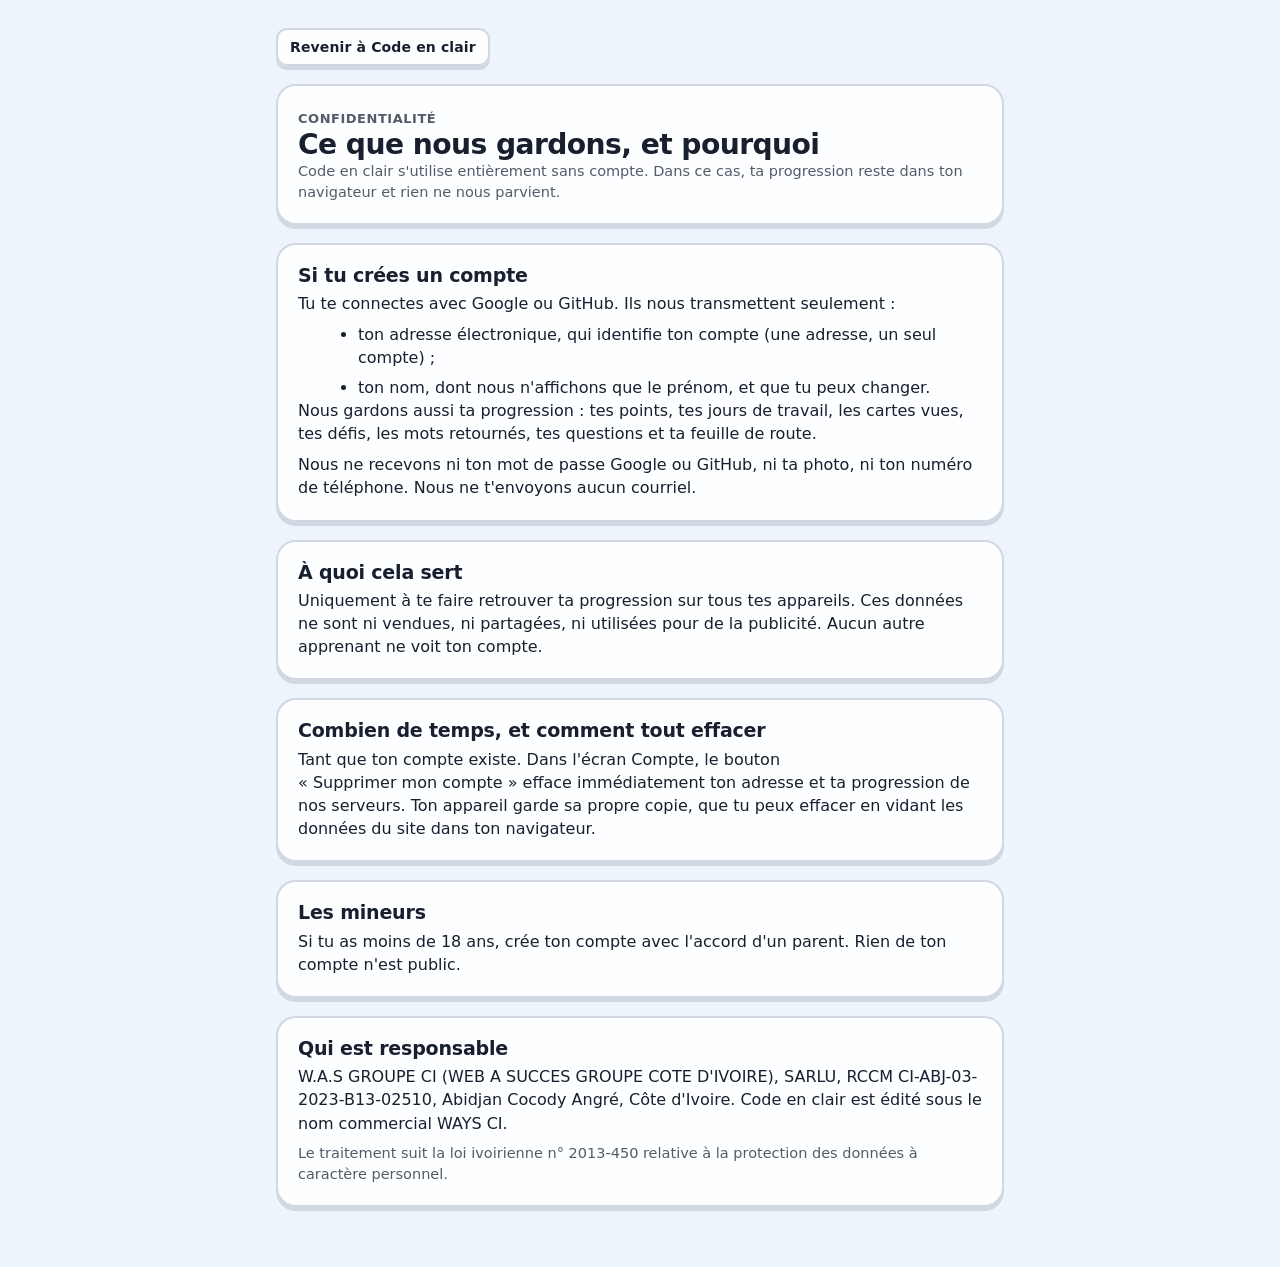
==== confidentialite.html @ aeb313f5 "Comptes facultatifs : connexion avec Google ou GitHub, sans mot de passe ni courriel ; la progressio" ====
<!doctype html>
<html lang="fr">
<head>
<meta charset="utf-8">
<meta name="viewport" content="width=device-width, initial-scale=1">
<title>Confidentialité · Code en clair</title>
<meta name="description" content="Ce que Code en clair garde quand tu crées un compte, pourquoi, et comment tout effacer.">
<link rel="icon" href="icone.svg" type="image/svg+xml">
<link rel="stylesheet" href="style.css?v=20261030a">
<style>
  .page{max-width:760px;margin:0 auto;padding:28px 16px 60px;display:grid;gap:18px}
  .page h2{margin-bottom:6px}
  .page ul{margin:8px 0 0 20px;display:grid;gap:6px}
  .page p + p{margin-top:8px}
  .page a.btn{text-decoration:none}
</style>
</head>
<body>
<main class="page">
  <a href="./" class="btn sm" style="justify-self:start">Revenir à Code en clair</a>
  <div class="tile">
    <span class="label">Confidentialité</span>
    <h1 class="big">Ce que nous gardons, et pourquoi</h1>
    <p class="sub">Code en clair s'utilise entièrement sans compte. Dans ce cas, ta progression reste dans ton navigateur et rien ne nous parvient.</p>
  </div>

  <div class="tile">
    <h2 class="mid">Si tu crées un compte</h2>
    <p>Tu te connectes avec Google ou GitHub. Ils nous transmettent seulement :</p>
    <ul>
      <li>ton adresse électronique, qui identifie ton compte (une adresse, un seul compte) ;</li>
      <li>ton nom, dont nous n'affichons que le prénom, et que tu peux changer.</li>
    </ul>
    <p>Nous gardons aussi ta progression : tes points, tes jours de travail, les cartes vues, tes défis, les mots retournés, tes questions et ta feuille de route.</p>
    <p>Nous ne recevons ni ton mot de passe Google ou GitHub, ni ta photo, ni ton numéro de téléphone. Nous ne t'envoyons aucun courriel.</p>
  </div>

  <div class="tile">
    <h2 class="mid">À quoi cela sert</h2>
    <p>Uniquement à te faire retrouver ta progression sur tous tes appareils. Ces données ne sont ni vendues, ni partagées, ni utilisées pour de la publicité. Aucun autre apprenant ne voit ton compte.</p>
  </div>

  <div class="tile">
    <h2 class="mid">Combien de temps, et comment tout effacer</h2>
    <p>Tant que ton compte existe. Dans l'écran Compte, le bouton «&nbsp;Supprimer&nbsp;mon&nbsp;compte&nbsp;» efface immédiatement ton adresse et ta progression de nos serveurs. Ton appareil garde sa propre copie, que tu peux effacer en vidant les données du site dans ton navigateur.</p>
  </div>

  <div class="tile">
    <h2 class="mid">Les mineurs</h2>
    <p>Si tu as moins de 18 ans, crée ton compte avec l'accord d'un parent. Rien de ton compte n'est public.</p>
  </div>

  <div class="tile">
    <h2 class="mid">Qui est responsable</h2>
    <p>W.A.S GROUPE CI (WEB A SUCCES GROUPE COTE D'IVOIRE), SARLU, RCCM CI-ABJ-03-2023-B13-02510, Abidjan Cocody Angré, Côte d'Ivoire. Code en clair est édité sous le nom commercial WAYS CI.</p>
    <p class="sub">Le traitement suit la loi ivoirienne n° 2013-450 relative à la protection des données à caractère personnel.</p>
  </div>
</main>
</body>
</html>
---- style.css ----
:root{
  --bg: oklch(0.965 0.012 250);
  --tile: oklch(0.995 0.003 250);
  --line: oklch(0.88 0.014 250);
  --ink: oklch(0.24 0.03 265);
  --muted: oklch(0.47 0.025 265);
  --term: oklch(0.22 0.025 265);
  --term-ink: oklch(0.93 0.01 250);
  --term-dim: oklch(0.7 0.02 250);
  --green: oklch(0.64 0.16 150);  --green-d: oklch(0.52 0.14 150); --green-s: oklch(0.94 0.05 150);
  --orange: oklch(0.68 0.17 50);  --orange-d: oklch(0.56 0.16 45); --orange-s: oklch(0.95 0.045 60);
  --violet: oklch(0.56 0.18 295); --violet-d: oklch(0.45 0.17 295); --violet-s: oklch(0.94 0.04 295);
  --blue: oklch(0.6 0.15 245);    --blue-d: oklch(0.49 0.14 248); --blue-s: oklch(0.94 0.035 245);
  --red: oklch(0.6 0.19 25);      --red-d: oklch(0.5 0.18 25);    --red-s: oklch(0.95 0.035 25);
  --gold: oklch(0.8 0.15 85);     --gold-d: oklch(0.66 0.14 75);
  --grey: oklch(0.8 0.01 250);    --grey-d: oklch(0.68 0.012 250);
  --mono: "Cascadia Code","Cascadia Mono",Consolas,Menlo,monospace;
  --sans: "Segoe UI Variable Display","Segoe UI",system-ui,-apple-system,Roboto,Arial,sans-serif;
  --ease: cubic-bezier(0.23,1,0.32,1);
  --spring: cubic-bezier(0.34,1.4,0.64,1);
}
*{box-sizing:border-box}
html,body{margin:0}
body{background:var(--bg);color:var(--ink);font:16px/1.45 var(--sans);-webkit-font-smoothing:antialiased;min-height:100vh}
h1,h2,h3,p{margin:0}
h1,h2,h3{line-height:1.12;text-wrap:balance}
button{font:inherit;color:inherit;cursor:pointer}
code,.mono{font-family:var(--mono)}
svg{display:block}

/* Barre du haut */
.top{position:sticky;top:0;z-index:20;display:flex;align-items:center;gap:20px;padding:10px 24px;background:oklch(0.995 0.003 250 / .92);backdrop-filter:blur(8px);border-bottom:2px solid var(--line)}
.logo{display:flex;align-items:center;gap:10px;font-weight:800;font-size:18px;letter-spacing:-0.01em;white-space:nowrap}
.logo i{width:34px;height:34px;border-radius:10px;background:var(--term);color:var(--green);display:grid;place-items:center;font:700 15px var(--mono);font-style:normal}
.tabs{display:flex;gap:4px}
.tab{display:flex;align-items:center;gap:8px;border:0;background:none;padding:9px 14px;border-radius:12px;font-weight:700;font-size:15px;color:var(--muted)}
.tab svg{width:20px;height:20px}
.tab:hover{background:var(--bg);color:var(--ink)}
.tab[aria-current="page"]{background:var(--blue-s);color:var(--blue-d)}
.hud{margin-left:auto;display:flex;align-items:center;gap:14px}
.pill{display:flex;align-items:center;gap:7px;font-weight:800;font-size:15px;padding:6px 12px;border-radius:999px;background:var(--bg)}
.pill svg{width:20px;height:20px}
.lvl{display:flex;align-items:center;gap:10px;min-width:210px}
.lvl-badge{width:36px;height:36px;border-radius:11px;background:var(--violet);color:#fff;display:grid;place-items:center;font-weight:800;box-shadow:0 3px 0 var(--violet-d)}
.lvl-txt{flex:1;font-size:13px;font-weight:700;color:var(--muted)}
.lvl-txt b{display:block;color:var(--ink);font-size:14px}
.xpbar{height:9px;border-radius:99px;background:var(--line);overflow:hidden;margin-top:4px}
.xpbar i{display:block;height:100%;background:linear-gradient(90deg,var(--gold),var(--orange));border-radius:99px;transition:width .5s var(--ease)}

main{padding:22px 24px 110px}
.screen{display:none}
.screen.on{display:block;animation:in .25s var(--ease)}
@keyframes in{from{opacity:0;transform:translateY(6px)}to{opacity:1;transform:none}}

/* Tuiles */
.tile{background:var(--tile);border:2px solid var(--line);border-radius:20px;padding:20px;box-shadow:0 4px 0 var(--line)}
.label{font-size:13px;font-weight:800;letter-spacing:.04em;color:var(--muted);text-transform:uppercase}
.big{font-size:clamp(22px,2.2vw,30px);font-weight:800;letter-spacing:-0.02em}
.mid{font-size:19px;font-weight:800;letter-spacing:-0.01em}
.sub{color:var(--muted);font-size:14.5px}

/* Boutons de jeu */
.btn{display:inline-flex;align-items:center;justify-content:center;gap:8px;min-height:48px;padding:0 22px;border-radius:14px;border:0;font-weight:800;font-size:16px;letter-spacing:.01em;background:var(--tile);color:var(--ink);box-shadow:0 4px 0 var(--line),inset 0 0 0 2px var(--line);transition:transform .1s var(--ease),box-shadow .1s var(--ease)}
.btn:active{transform:translateY(3px);box-shadow:0 1px 0 var(--line),inset 0 0 0 2px var(--line)}
.btn.go{background:var(--green);color:#fff;box-shadow:0 4px 0 var(--green-d)}
.btn.go:active{box-shadow:0 1px 0 var(--green-d)}
.btn.hot{background:var(--orange);color:#fff;box-shadow:0 4px 0 var(--orange-d)}
.btn.hot:active{box-shadow:0 1px 0 var(--orange-d)}
.btn.sm{min-height:38px;padding:0 14px;font-size:14px;border-radius:11px}
.btn svg{width:20px;height:20px}
.btn:focus-visible,.tab:focus-visible,.world:focus-visible,.card:focus-visible,.choice:focus-visible,input:focus-visible{outline:3px solid var(--blue);outline-offset:3px}

/* Accueil */
.home{display:grid;grid-template-columns:1.25fr 1.1fr .8fr;gap:18px}
.mission{background:var(--green);border-color:var(--green-d);box-shadow:0 5px 0 var(--green-d);color:#fff;position:relative;overflow:hidden;display:flex;flex-direction:column;gap:14px}
.mission .label{color:oklch(1 0 0 / .8)}
.mission .big{max-width:20ch}
.seg{display:flex;gap:6px}
.seg i{flex:1;height:10px;border-radius:99px;background:oklch(1 0 0 / .3)}
.seg i.on{background:#fff}
.mission .btn{background:#fff;color:var(--green-d);box-shadow:0 4px 0 var(--green-d);align-self:flex-start}
.mission .deco{position:absolute;right:-16px;bottom:-22px;font:800 120px/1 var(--mono);color:oklch(1 0 0 / .13);pointer-events:none}
.chips-cmd{display:flex;gap:6px;flex-wrap:wrap}
.chips-cmd code{background:oklch(1 0 0 / .2);padding:3px 9px;border-radius:8px;font-size:13.5px;font-weight:600}

.ask{display:flex;flex-direction:column;gap:12px}
.ask form{position:relative}
.ask input{width:100%;height:56px;border:2px solid var(--line);border-radius:16px;background:var(--bg);padding:0 16px 0 48px;font:600 17px var(--sans);color:var(--ink)}
.ask input::placeholder{color:var(--muted);font-weight:500}
.ask form svg{position:absolute;left:15px;top:17px;width:22px;height:22px;color:var(--muted)}
.qchips{display:flex;flex-wrap:wrap;gap:8px}
.qchip{border:2px solid var(--line);background:var(--tile);border-radius:12px;padding:6px 12px;font-weight:700;font-size:14px;box-shadow:0 2px 0 var(--line)}
.qchip:hover{border-color:var(--blue);color:var(--blue-d)}

.streak{display:flex;flex-direction:column;gap:12px}
.flame{display:flex;align-items:center;gap:12px}
.flame svg{width:46px;height:46px}
.week{display:grid;grid-template-columns:repeat(7,1fr);gap:6px;text-align:center;font-size:12px;font-weight:800;color:var(--muted)}
.week span{display:grid;place-items:center;aspect-ratio:1;border-radius:50%;background:var(--bg);margin-top:4px;border:2px solid var(--line)}
.week .on span{background:var(--orange);border-color:var(--orange-d)}
.week .today span{border-color:var(--orange);border-style:dashed}
.ring{display:flex;align-items:center;gap:12px}

.row-head{display:flex;align-items:baseline;justify-content:space-between;gap:12px;margin:30px 2px 12px}
.worlds{display:grid;grid-auto-flow:column;grid-auto-columns:minmax(250px,1fr);gap:16px;overflow-x:auto;padding:4px 2px 10px;scroll-snap-type:x mandatory}
.world{scroll-snap-align:start;text-align:left;border:0;border-radius:22px;padding:18px;color:#fff;display:flex;flex-direction:column;gap:10px;min-height:208px;transition:transform .15s var(--ease)}
.world:hover{transform:translateY(-3px)}
.world:active{transform:translateY(2px)}
.world .wi{width:44px;height:44px;border-radius:13px;background:oklch(1 0 0 / .22);display:grid;place-items:center}
.world .wi svg{width:24px;height:24px}
.world h3{font-size:21px;font-weight:800}
.world .sub{color:oklch(1 0 0 / .85)}
.world .xpbar{background:oklch(1 0 0 / .28);margin-top:auto}
.world .xpbar i{background:#fff}
.w-terminal{background:var(--green);box-shadow:0 5px 0 var(--green-d)}
.w-git{background:var(--orange);box-shadow:0 5px 0 var(--orange-d)}
.w-github{background:var(--violet);box-shadow:0 5px 0 var(--violet-d)}
.w-vscode{background:var(--blue);box-shadow:0 5px 0 var(--blue-d)}
.world.locked{background:var(--grey);box-shadow:0 5px 0 var(--grey-d);cursor:default}
.world.locked:hover{transform:none}
.lockline{display:flex;align-items:center;gap:6px;font-weight:700;font-size:14px;margin-top:auto}
.lockline svg{width:18px;height:18px}

.trio{display:grid;grid-template-columns:repeat(3,1fr);gap:18px}
.mini{display:flex;align-items:center;gap:12px;padding:10px 0;border-top:2px solid var(--bg)}
.mini:first-of-type{border-top:0}
.mini>svg{width:22px;height:22px;flex:none;color:var(--muted)}
.home>*,.trio>*,.gridf>*,.fiche>*,.game>*{min-width:0}
.tag{font:700 14px var(--mono);padding:4px 10px;border-radius:9px;background:var(--bg);white-space:nowrap}
.badges{display:grid;grid-template-columns:repeat(5,1fr);gap:10px;text-align:center;font-size:12px;font-weight:700;color:var(--muted)}
.medal{width:54px;height:54px;margin:0 auto 6px;border-radius:50%;display:grid;place-items:center;background:var(--gold);box-shadow:0 4px 0 var(--gold-d)}
.medal svg{width:26px;height:26px;color:#fff}
.medal.off{background:var(--line);box-shadow:0 4px 0 var(--grey)}
.medal.off svg{color:var(--grey-d)}

/* Monde */
.world-head{display:flex;align-items:center;gap:18px;border-radius:22px;padding:20px 22px;color:#fff;margin-bottom:18px}
.world-head .wi{width:56px;height:56px;border-radius:16px;background:oklch(1 0 0 / .22);display:grid;place-items:center}
.world-head .wi svg{width:30px;height:30px}
.world-head .xpbar{background:oklch(1 0 0 / .28);width:220px}
.world-head .xpbar i{background:#fff}
.world-pick{display:flex;gap:8px;margin-left:auto;flex-wrap:wrap}
.world-pick button{border:0;border-radius:11px;padding:7px 12px;font-weight:800;font-size:14px;background:oklch(1 0 0 / .2);color:#fff}
.world-pick button[aria-pressed="true"]{background:#fff;color:var(--ink)}
.cards{display:grid;grid-template-columns:repeat(auto-fill,minmax(230px,1fr));gap:16px}
.card{text-align:left;border:2px solid var(--line);background:var(--tile);border-radius:18px;padding:16px;box-shadow:0 4px 0 var(--line);display:flex;flex-direction:column;gap:8px;min-height:150px;transition:transform .12s var(--ease)}
.card:hover{transform:translateY(-3px);border-color:var(--ink)}
.card:active{transform:translateY(2px)}
.card .cmdbig{font:700 21px var(--mono);letter-spacing:-0.01em}
.card .state{margin-top:auto;display:flex;align-items:center;justify-content:space-between}
.stars{display:flex;gap:2px}
.stars svg{width:18px;height:18px;color:var(--line)}
.stars svg.on{color:var(--gold)}
.st{font-size:12.5px;font-weight:800;padding:3px 9px;border-radius:99px}
.st.ok{background:var(--green-s);color:var(--green-d)}
.st.ko{background:var(--red-s);color:var(--red-d)}
.st.new{background:var(--blue-s);color:var(--blue-d)}
.empty{grid-column:1/-1;text-align:center;padding:30px}

/* Fiche */
.fiche{display:grid;grid-template-columns:330px 1fr;gap:18px;align-items:start}
.hero{position:sticky;top:84px;color:#fff;border:0;display:flex;flex-direction:column;gap:12px}
.hero .cmdhuge{font:800 clamp(34px,3.4vw,46px)/1.05 var(--mono);letter-spacing:-0.03em}
.hero .say{font-size:17px;font-weight:700}
.hero .label{color:oklch(1 0 0 / .8)}
.speak{display:flex;align-items:center;gap:10px;background:oklch(1 0 0 / .18);border-radius:14px;padding:10px 12px;border:0;color:#fff;font-weight:700;text-align:left}
.speak svg{width:26px;height:26px;flex:none}
.speak small{display:block;font-weight:600;opacity:.85}
.hero .two{display:grid;grid-template-columns:1fr 1fr;gap:8px}
.hero .btn{width:100%}
.hero .btn.light{background:#fff;color:var(--ink);box-shadow:0 4px 0 oklch(0 0 0 / .18)}
.hero .btn.light.sel-ok{background:var(--green-s);color:var(--green-d)}
.hero .btn.light.sel-ko{background:var(--red-s);color:var(--red-d)}
.hero .btn.hot{background:var(--ink);box-shadow:0 4px 0 oklch(0 0 0 / .35)}
.gridf{display:grid;grid-template-columns:repeat(3,1fr);gap:18px}
.gridf .span2{grid-column:span 2}
.gridf .tile{display:flex;flex-direction:column;gap:10px}
.gridf .tile .label{display:flex;align-items:center;gap:8px}
.gridf .tile .label svg{width:18px;height:18px}
.say-big{font-size:19px;font-weight:700;line-height:1.35}
.flow{display:flex;align-items:center;gap:8px;flex-wrap:wrap}
.flow .tag.here{background:var(--ink);color:#fff}
.flow svg{width:18px;height:18px;color:var(--muted)}
.term{background:var(--term);color:var(--term-ink);border-radius:14px;font:14.5px/1.55 var(--mono);overflow:hidden}
.tline{display:flex;align-items:center;gap:10px;padding:10px 12px;border-top:1px solid oklch(0.32 0.02 265)}
.tline:first-child{border-top:0}
.tline .p{color:var(--green)}
.tline code{flex:1;min-width:0;overflow-wrap:anywhere}
.tline small{display:block;font-family:var(--sans);color:var(--term-dim);font-size:13px}
.copy{border:0;background:oklch(1 0 0 / .1);color:var(--term-ink);border-radius:9px;padding:6px 10px;font:700 12.5px var(--sans)}
.copy:hover{background:oklch(1 0 0 / .2)}
.vsc{display:flex;gap:12px;align-items:stretch}
.vsc-mock{flex:none;width:150px;background:var(--term);border-radius:12px;padding:10px;color:var(--term-ink);font:12.5px var(--mono);display:flex;flex-direction:column;gap:6px}
.vsc-mock div{display:flex;justify-content:space-between;align-items:center;padding:4px 6px;border-radius:6px}
.vsc-mock .hl{background:oklch(1 0 0 / .1)}
.vsc-mock b{width:20px;height:20px;border-radius:6px;background:var(--orange);color:#fff;display:grid;place-items:center;font:800 15px var(--sans);animation:blink 1.6s ease-in-out infinite}
@keyframes blink{50%{transform:scale(1.15)}}
@media (prefers-reduced-motion:reduce){.vsc-mock b{animation:none}}
.kbd{font:700 12.5px var(--mono);border:2px solid var(--line);border-bottom-width:3px;border-radius:7px;padding:0 6px;background:var(--tile)}
.trad{display:grid;gap:8px}
.trad div{display:grid;grid-template-columns:1fr 1fr;gap:10px;align-items:center;background:var(--bg);border-radius:11px;padding:8px 10px;font-size:14px}
.trad code{font-size:13px}
.trad span{font-weight:700}
details.trap{border:2px solid var(--line);border-radius:13px;background:var(--bg)}
details.trap+details.trap{margin-top:8px}
details.trap summary{list-style:none;cursor:pointer;padding:10px 12px;display:flex;align-items:center;gap:10px;font-weight:700;font-size:14.5px}
details.trap summary::-webkit-details-marker{display:none}
details.trap summary code{color:var(--red-d);font-size:13px;flex:1;overflow-wrap:anywhere}
details.trap summary svg{width:18px;height:18px;transition:transform .2s var(--ease);flex:none}
details.trap[open] summary svg{transform:rotate(90deg)}
details.trap p{padding:0 12px 12px;font-size:14.5px}
.words{display:flex;flex-wrap:wrap;gap:8px}
.word{border:2px solid var(--line);background:var(--tile);border-radius:12px;padding:6px 12px;font-weight:700;box-shadow:0 2px 0 var(--line)}
.word small{color:var(--muted);font-weight:600;margin-left:6px}

/* Défis */
.game{display:grid;grid-template-columns:1fr 300px;gap:18px;align-items:start}
.gbar{display:flex;align-items:center;gap:14px;margin-bottom:16px}
.gbar .xpbar{flex:1;height:14px}
.gbar .xpbar i{background:var(--green)}
.hearts{display:flex;gap:4px}
.hearts svg{width:26px;height:26px;color:var(--red)}
.hearts svg.lost{color:var(--line)}
.q{font-size:clamp(22px,2.4vw,30px);font-weight:800;letter-spacing:-0.02em;margin:6px 0 18px}
.choices{display:grid;grid-template-columns:repeat(2,1fr);gap:14px}
.choice{border:2px solid var(--line);background:var(--tile);border-radius:18px;padding:20px;font:700 20px var(--mono);box-shadow:0 4px 0 var(--line);text-align:left;transition:transform .1s var(--ease)}
.choice:hover{border-color:var(--blue)}
.choice:active{transform:translateY(3px);box-shadow:0 1px 0 var(--line)}
.choice.good{background:var(--green-s);border-color:var(--green);box-shadow:0 4px 0 var(--green)}
.choice.bad{background:var(--red-s);border-color:var(--red);box-shadow:0 4px 0 var(--red);animation:shake .3s}
@keyframes shake{25%{transform:translateX(-5px)}75%{transform:translateX(5px)}}
.typebox{background:var(--term);border-radius:18px;overflow:hidden}
.typebox pre{margin:0;padding:16px 18px;color:var(--term-ink);font:15px/1.6 var(--mono);white-space:pre-wrap;min-height:92px}
.typebox pre .c{color:var(--term-dim)}
.typebox pre .p{color:var(--green)}
.typebox form{display:flex;align-items:center;gap:10px;padding:14px 18px;border-top:1px solid oklch(0.32 0.02 265)}
.typebox input{flex:1;min-width:0;background:transparent;border:0;outline:none;color:#fff;font:17px var(--mono)}
.typebox input::placeholder{color:var(--term-dim)}
.typebox form .p{color:var(--green);font:700 17px var(--mono)}
.feedback{margin-top:16px;border-radius:18px;padding:16px 18px;display:none;align-items:center;gap:14px}
.feedback.ok{display:flex;background:var(--green-s);color:var(--green-d)}
.feedback.ko{display:flex;background:var(--red-s);color:var(--red-d)}
.feedback b{display:block;font-size:19px}
.feedback p{color:var(--ink);font-size:15px;margin-top:2px}
.feedback .btn{margin-left:auto;flex:none}
.side-g{display:flex;flex-direction:column;gap:14px}
.end{text-align:center;padding:40px 20px}
.end .bigstars{display:flex;justify-content:center;gap:10px;margin:14px 0}
.end .bigstars svg{width:56px;height:56px;color:var(--gold)}
.end .bigstars svg.off{color:var(--line)}

/* Cartes-mots */
.deck{display:grid;grid-template-columns:repeat(auto-fill,minmax(220px,1fr));gap:16px;margin-top:16px}
.flip{perspective:900px;height:190px;border:0;background:none;padding:0;text-align:left}
.flip-in{position:relative;width:100%;height:100%;transition:transform .45s var(--ease);transform-style:preserve-3d}
.flip.on .flip-in{transform:rotateY(180deg)}
.face{position:absolute;inset:0;backface-visibility:hidden;border-radius:20px;padding:18px;display:flex;flex-direction:column;gap:6px}
.front{background:var(--tile);border:2px solid var(--line);box-shadow:0 4px 0 var(--line)}
.front b{font:800 22px var(--mono);letter-spacing:-0.01em}
.front .pr{color:var(--orange-d);font-weight:800}
.front .hint2{margin-top:auto;font-size:13px;color:var(--muted);font-weight:700}
.back{background:var(--violet);color:#fff;transform:rotateY(180deg);box-shadow:0 4px 0 var(--violet-d)}
.back b{font-size:21px;font-weight:800}
.back p{font-size:14.5px;opacity:.95}
.say-btn{position:absolute;top:12px;right:12px;width:38px;height:38px;border-radius:11px;border:0;background:var(--orange-s);color:var(--orange-d);display:grid;place-items:center}
.say-btn svg{width:20px;height:20px}
.deck-tools{display:flex;gap:12px;align-items:center;flex-wrap:wrap}
.deck-tools input{flex:1;min-width:220px;height:50px;border:2px solid var(--line);border-radius:14px;background:var(--tile);padding:0 16px;font:600 16px var(--sans);color:var(--ink)}

/* Parcours */
.road{display:grid;grid-auto-flow:column;grid-auto-columns:minmax(210px,1fr);gap:0;overflow-x:auto;padding:10px 2px 16px}
.stop{position:relative;padding:0 10px;display:flex;flex-direction:column;align-items:center;text-align:center;gap:8px}
.stop::before{content:"";position:absolute;top:34px;left:0;right:0;height:8px;background:var(--line);z-index:0}
.stop:first-child::before{left:50%}
.stop:last-child::before{right:50%}
.stop.done::before,.stop.cur::before{background:linear-gradient(90deg,var(--green) 50%,var(--line) 50%)}
.stop.done::before{background:var(--green)}
.node{position:relative;z-index:1;width:76px;height:76px;border-radius:50%;display:grid;place-items:center;font:800 26px var(--mono);background:var(--tile);border:4px solid var(--line);color:var(--muted)}
.stop.cur .node{background:var(--orange);border-color:var(--orange-d);color:#fff;box-shadow:0 0 0 8px var(--orange-s)}
.stop.done .node{background:var(--green);border-color:var(--green-d);color:#fff}
.stop h3{font-size:17px;font-weight:800}
.stop .when{font-size:12.5px;font-weight:800;color:var(--muted);text-transform:uppercase;letter-spacing:.04em}
.week0{display:grid;grid-template-columns:repeat(5,1fr);gap:14px}
.sess{display:flex;flex-direction:column;gap:8px;min-height:160px}
.sess .n{width:40px;height:40px;border-radius:12px;display:grid;place-items:center;font:800 18px var(--mono);background:var(--bg)}
.sess.cur{border-color:var(--orange);box-shadow:0 4px 0 var(--orange)}
.sess.cur .n{background:var(--orange);color:#fff}
.sess .btn{margin-top:auto}

/* Gain de points */
.pop{position:fixed;left:50%;top:40%;transform:translate(-50%,-50%) scale(.95);font:800 44px var(--sans);color:var(--gold-d);text-shadow:0 3px 0 #fff;opacity:0;pointer-events:none;z-index:40}
.pop.show{animation:pop 1s var(--ease)}
@keyframes pop{0%{opacity:0;transform:translate(-50%,-30%) scale(.95)}25%{opacity:1;transform:translate(-50%,-50%) scale(1.05)}70%{opacity:1}100%{opacity:0;transform:translate(-50%,-90%) scale(1)}}
.toast{position:fixed;left:50%;bottom:26px;transform:translate(-50%,8px);background:var(--ink);color:#fff;padding:11px 18px;border-radius:13px;font-weight:700;font-size:14.5px;opacity:0;pointer-events:none;transition:opacity .18s,transform .2s var(--ease);z-index:40}
.toast.show{opacity:1;transform:translate(-50%,0)}
@media (prefers-reduced-motion:reduce){.screen.on,.pop.show,.choice.bad{animation:none}.flip-in{transition:none}}

/* Écrans moyens et téléphone */
@media (max-width:1180px){
  .home{grid-template-columns:1fr 1fr}
  .home .streak{grid-column:span 2}
  .gridf{grid-template-columns:1fr 1fr}
  .week0{grid-template-columns:repeat(3,1fr)}
}
@media (max-width:820px){
  .top{padding:10px 14px;gap:10px;backdrop-filter:none;background:var(--tile)}
  .tabs{position:fixed;left:0;right:0;bottom:0;justify-content:space-around;background:var(--tile);border-top:2px solid var(--line);padding:6px 4px calc(6px + env(safe-area-inset-bottom));z-index:30}
  .tab{flex-direction:column;gap:2px;font-size:11.5px;padding:6px 4px;flex:1}
  .lvl{min-width:0}
  .lvl-txt{display:none}
  .logo span{display:none}
  main{padding:16px 14px 110px}
  .home,.trio,.fiche,.game,.gridf{grid-template-columns:1fr}
  .home .streak{grid-column:auto}
  .gridf .span2{grid-column:auto}
  .hero{position:static}
  .choices{grid-template-columns:1fr}
  .week0{grid-template-columns:repeat(5,minmax(160px,1fr));overflow-x:auto}
  .world-head{flex-wrap:wrap}
  .world-pick{margin-left:0}
  .world-head .xpbar{width:100%}
  .badges{grid-template-columns:repeat(5,minmax(0,1fr))}
  .medal{width:46px;height:46px}
}

/* Ajouts de l'outil (au-delà de la maquette) */
.guide-link{display:inline-flex;align-items:center;gap:6px;font-weight:700;font-size:14px;color:var(--muted);text-decoration:none;padding:8px 12px;border-radius:12px}
.guide-link:hover{background:var(--bg);color:var(--ink)}
.guide-link svg{width:18px;height:18px}
.qdel{border:0;background:none;color:var(--muted);width:32px;height:32px;border-radius:9px;display:grid;place-items:center;flex:none}
.qdel:hover{background:var(--red-s);color:var(--red-d)}
.qdel svg{width:16px;height:16px}
.quand{font-size:15px;color:var(--muted)}
.sess.locked{opacity:.6}
.sess .bar2{height:8px;border-radius:99px;background:var(--bg);overflow:hidden}
.sess .bar2 i{display:block;height:100%;background:var(--green)}
.mission .row2{display:flex;gap:10px;flex-wrap:wrap;align-self:flex-start}
.mission .btn.ghostw{background:oklch(1 0 0 / .18);color:#fff;box-shadow:0 4px 0 var(--green-d)}
.hello{font-weight:700;color:oklch(1 0 0 / .9)}
@media (max-width:820px){.guide-link span{display:none}}
.guide-link[hidden]{display:none}
/* Niveaux des étapes */
.niv{display:inline-flex;align-items:center;font-size:12.5px;font-weight:800;padding:4px 11px;border-radius:999px;white-space:nowrap}
.niv1{background:var(--green-s);color:var(--green-d)}
.niv2{background:var(--blue-s);color:var(--blue-d)}
.niv3{background:var(--violet-s);color:var(--violet-d)}
.mission .niv{background:oklch(1 0 0 / .92)}
/* Python : les espaces en début de ligne comptent, on les garde à l affichage */
.tline code{white-space:pre-wrap}
/* Jamais de ligature dans le code : un débutant doit voir >= et non le symbole fusionné */
code,pre,kbd,.mono,.cmdhuge,.cmdbig,.tag,.chips-cmd code,.typebox,.typebox input,.term,.choice,.front b{font-variant-ligatures:none;font-feature-settings:"liga" 0,"calt" 0}
/* Les longs textes sans espace (adresses, JSON, commandes) passent à la ligne au lieu de déborder */
.trad div{grid-template-columns:minmax(0,1fr) minmax(0,1fr)}
.trad code,.trad span{overflow-wrap:anywhere;min-width:0}
.flow .tag{white-space:normal;overflow-wrap:anywhere;text-align:left}
.cmdhuge,.cmdbig,.say,.say-big,.mini .tag{overflow-wrap:anywhere}
/* Lien vers la documentation officielle sur chaque carte */
.doc-off{display:flex;align-items:center;gap:10px;color:#fff;text-decoration:none;font-weight:700;background:oklch(1 0 0 / .14);border-radius:12px;padding:10px 12px}
.doc-off svg{width:20px;height:20px;flex:none}
.doc-off small{display:block;font-weight:600;opacity:.85;margin-left:auto;font-size:12px}
.doc-off:hover{background:oklch(1 0 0 / .24)}

/* ---------- Le compte (facultatif) ---------- */
.compte-btn{border:0;cursor:pointer;color:var(--muted);position:relative}
.compte-btn[hidden]{display:none}
.compte-btn.on{color:var(--green-d)}
.compte-btn.on::after{content:"";position:absolute;right:6px;top:6px;width:8px;height:8px;border-radius:50%;background:var(--green)}
.compte-btn.attente::after{background:var(--orange)}
.compte{display:grid;gap:18px;max-width:760px}
.compte .big{margin:6px 0 8px}
.connexions{display:flex;flex-wrap:wrap;gap:12px;margin:18px 0 12px}
.btn.connexion svg{width:22px;height:22px}
.petit{font-size:13.5px}
.compte a,.page a:not(.btn){color:var(--blue-d);font-weight:700}
.etat-sauvegarde{display:flex;align-items:center;gap:8px;font-weight:700;color:var(--green-d);margin-top:12px}
.etat-sauvegarde svg{width:20px;height:20px}
.etat-sauvegarde.attente{color:var(--orange-d)}
.tile.danger{border-color:var(--line)}
.bandeau{display:flex;align-items:center;gap:14px;flex-wrap:wrap;margin-bottom:18px}
.bandeau > svg{width:30px;height:30px;color:var(--blue);flex:none}
.bandeau .qdel svg{width:18px;height:18px}
/* Écrans moyens : le bouton Compte rejoint la barre du haut, le niveau ne garde que son badge (comme sur téléphone) */
@media (max-width:1180px) and (min-width:821px){
  .top{gap:12px;padding:10px 16px}
  .tab{white-space:nowrap;padding:9px 10px}
  .lvl{min-width:0}
  .lvl-txt{display:none}
}
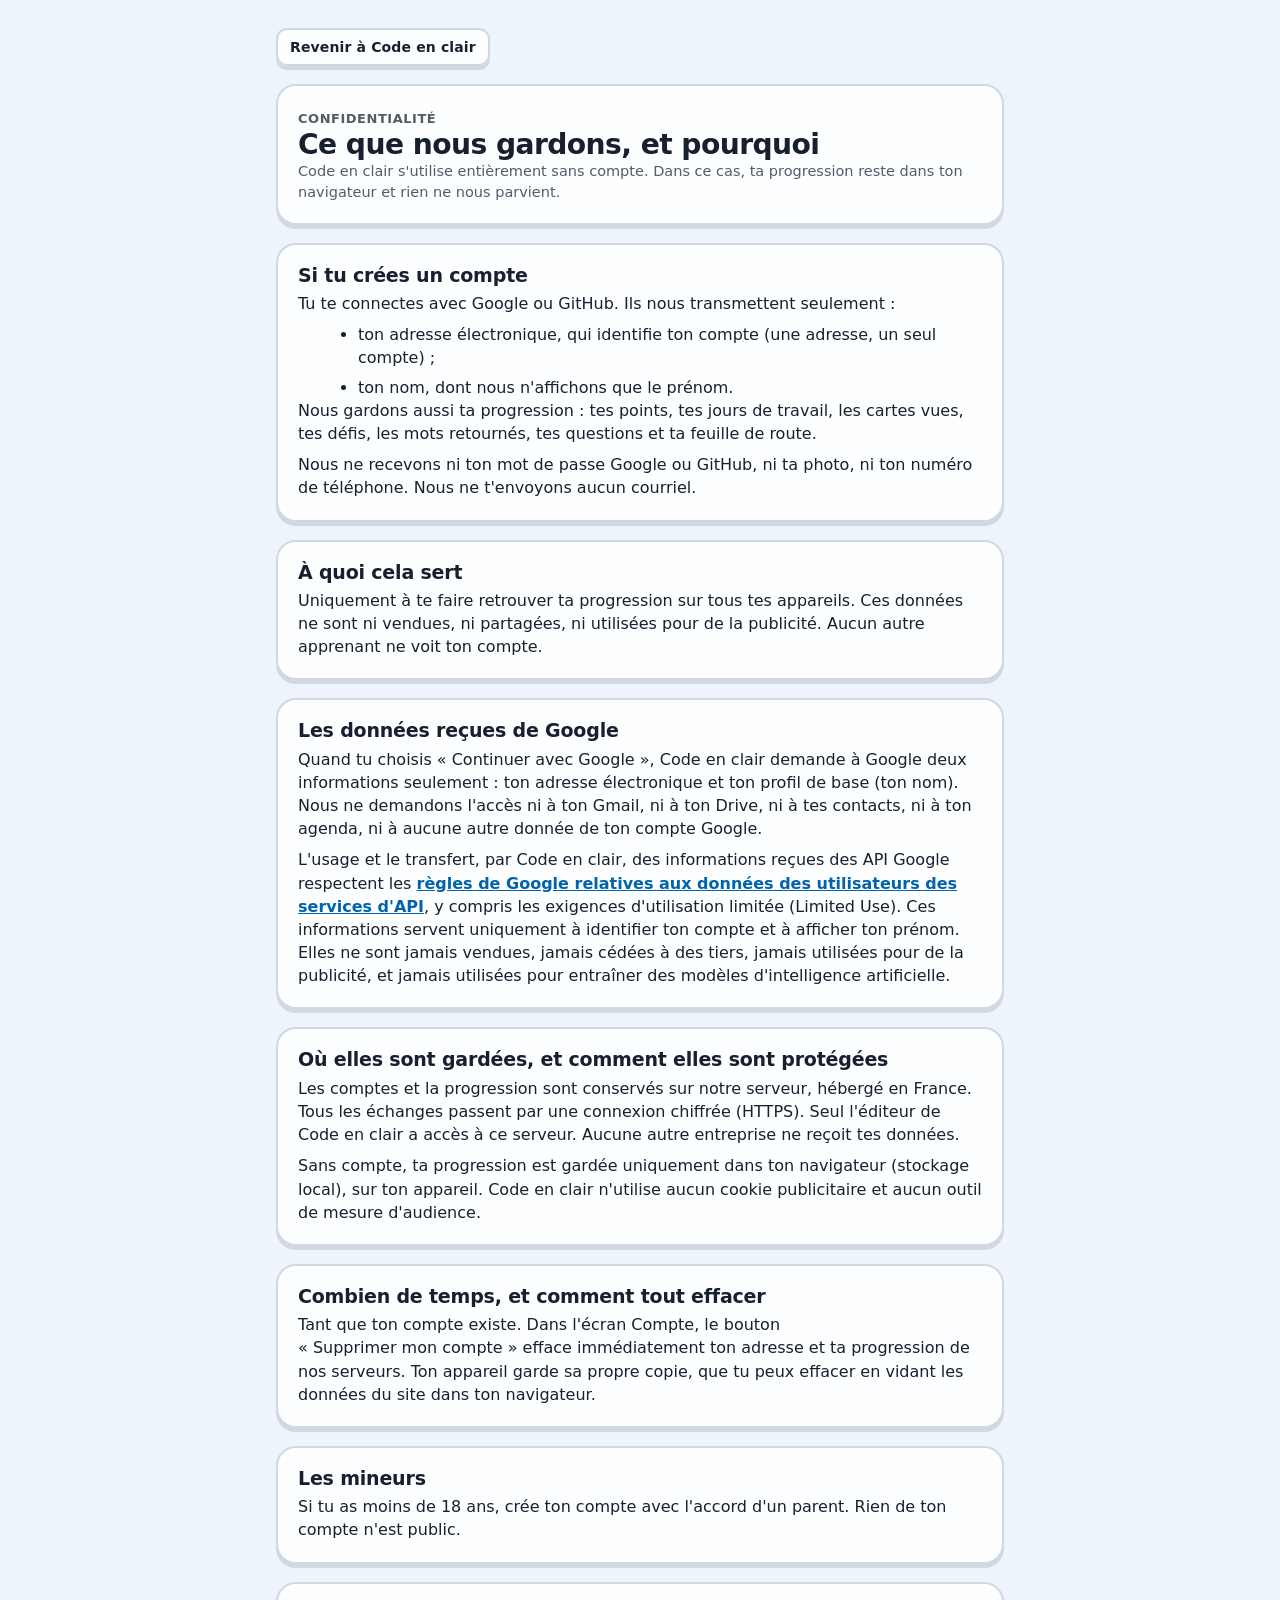
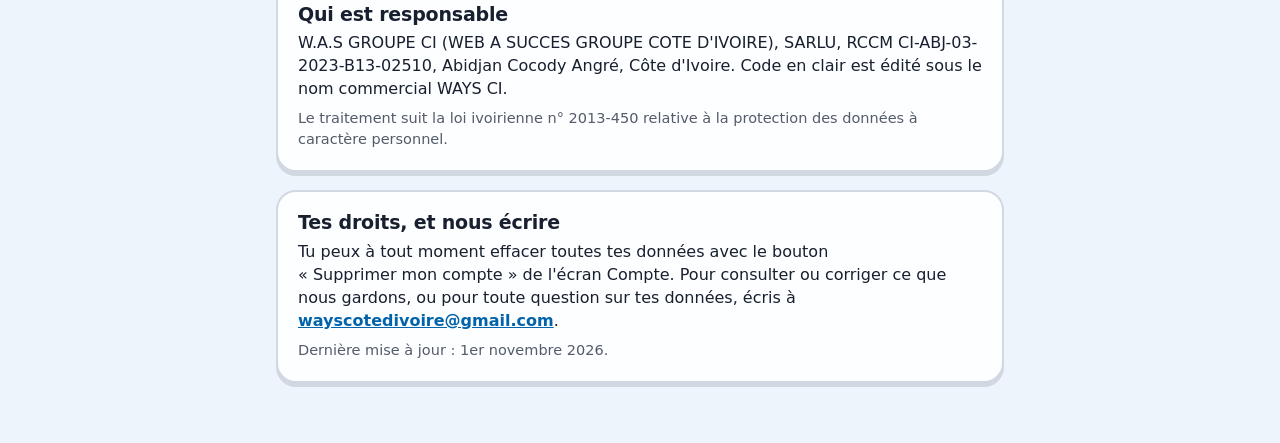
==== commit 4807e782: "Validation de la marque par Google : un bloc « Code en clair, c'est quoi ? » écrit dans la page d'ac" ====
--- a/confidentialite.html
+++ b/confidentialite.html
@@ -6,7 +6,7 @@
 <title>Confidentialité · Code en clair</title>
 <meta name="description" content="Ce que Code en clair garde quand tu crées un compte, pourquoi, et comment tout effacer.">
 <link rel="icon" href="icone.svg" type="image/svg+xml">
-<link rel="stylesheet" href="style.css?v=20261030a">
+<link rel="stylesheet" href="style.css?v=20261101a">
 <style>
   .page{max-width:760px;margin:0 auto;padding:28px 16px 60px;display:grid;gap:18px}
   .page h2{margin-bottom:6px}
@@ -29,7 +29,7 @@
     <p>Tu te connectes avec Google ou GitHub. Ils nous transmettent seulement :</p>
     <ul>
       <li>ton adresse électronique, qui identifie ton compte (une adresse, un seul compte) ;</li>
-      <li>ton nom, dont nous n'affichons que le prénom, et que tu peux changer.</li>
+      <li>ton nom, dont nous n'affichons que le prénom.</li>
     </ul>
     <p>Nous gardons aussi ta progression : tes points, tes jours de travail, les cartes vues, tes défis, les mots retournés, tes questions et ta feuille de route.</p>
     <p>Nous ne recevons ni ton mot de passe Google ou GitHub, ni ta photo, ni ton numéro de téléphone. Nous ne t'envoyons aucun courriel.</p>
@@ -38,6 +38,18 @@
   <div class="tile">
     <h2 class="mid">À quoi cela sert</h2>
     <p>Uniquement à te faire retrouver ta progression sur tous tes appareils. Ces données ne sont ni vendues, ni partagées, ni utilisées pour de la publicité. Aucun autre apprenant ne voit ton compte.</p>
+  </div>
+
+  <div class="tile">
+    <h2 class="mid">Les données reçues de Google</h2>
+    <p>Quand tu choisis « Continuer avec Google », Code en clair demande à Google deux informations seulement : ton adresse électronique et ton profil de base (ton nom). Nous ne demandons l'accès ni à ton Gmail, ni à ton Drive, ni à tes contacts, ni à ton agenda, ni à aucune autre donnée de ton compte Google.</p>
+    <p>L'usage et le transfert, par Code en clair, des informations reçues des API Google respectent les <a href="https://developers.google.com/terms/api-services-user-data-policy" rel="noopener">règles de Google relatives aux données des utilisateurs des services d'API</a>, y compris les exigences d'utilisation limitée (Limited Use). Ces informations servent uniquement à identifier ton compte et à afficher ton prénom. Elles ne sont jamais vendues, jamais cédées à des tiers, jamais utilisées pour de la publicité, et jamais utilisées pour entraîner des modèles d'intelligence artificielle.</p>
+  </div>
+
+  <div class="tile">
+    <h2 class="mid">Où elles sont gardées, et comment elles sont protégées</h2>
+    <p>Les comptes et la progression sont conservés sur notre serveur, hébergé en France. Tous les échanges passent par une connexion chiffrée (HTTPS). Seul l'éditeur de Code en clair a accès à ce serveur. Aucune autre entreprise ne reçoit tes données.</p>
+    <p>Sans compte, ta progression est gardée uniquement dans ton navigateur (stockage local), sur ton appareil. Code en clair n'utilise aucun cookie publicitaire et aucun outil de mesure d'audience.</p>
   </div>
 
   <div class="tile">
@@ -55,6 +67,12 @@
     <p>W.A.S GROUPE CI (WEB A SUCCES GROUPE COTE D'IVOIRE), SARLU, RCCM CI-ABJ-03-2023-B13-02510, Abidjan Cocody Angré, Côte d'Ivoire. Code en clair est édité sous le nom commercial WAYS CI.</p>
     <p class="sub">Le traitement suit la loi ivoirienne n° 2013-450 relative à la protection des données à caractère personnel.</p>
   </div>
+
+  <div class="tile">
+    <h2 class="mid">Tes droits, et nous écrire</h2>
+    <p>Tu peux à tout moment effacer toutes tes données avec le bouton «&nbsp;Supprimer&nbsp;mon&nbsp;compte&nbsp;» de l'écran Compte. Pour consulter ou corriger ce que nous gardons, ou pour toute question sur tes données, écris à <a href="mailto:wayscotedivoire@gmail.com">wayscotedivoire@gmail.com</a>.</p>
+    <p class="sub">Dernière mise à jour : 1er novembre 2026.</p>
+  </div>
 </main>
 </body>
 </html>
--- a/style.css
+++ b/style.css
@@ -387,3 +387,21 @@
   .lvl{min-width:0}
   .lvl-txt{display:none}
 }
+/* Ma route : deux colonnes sur grand écran, une seule sur téléphone (la règle ne doit pas vivre dans le code, sinon elle gagne sur le téléphone) */
+.route2{grid-template-columns:1.3fr 1fr}
+.actions-route{display:flex;align-items:center;gap:6px;flex:none}
+@media (max-width:820px){
+  .route2{grid-template-columns:1fr}
+  /* Les flèches et le bouton passent sous le nom : le texte garde toute la largeur */
+  .ligne-route.dans{flex-wrap:wrap}
+  .ligne-route.dans .actions-route{width:100%;padding-left:44px}
+  .ligne-route.dans .actions-route .btn{margin-left:auto}
+  /* Le titre garde sa ligne, l'explication passe dessous */
+  #parcours .row-head{flex-wrap:wrap}
+  #parcours .row-head .sub{flex-basis:100%}
+}
+
+/* À propos : écrit dans la page, lisible sans programme ni compte (validation de la marque par Google, 01/11) */
+.apropos{margin-top:28px;max-width:860px}
+.apropos .tile{display:grid;gap:8px}
+.apropos a{color:inherit;text-decoration:underline}
